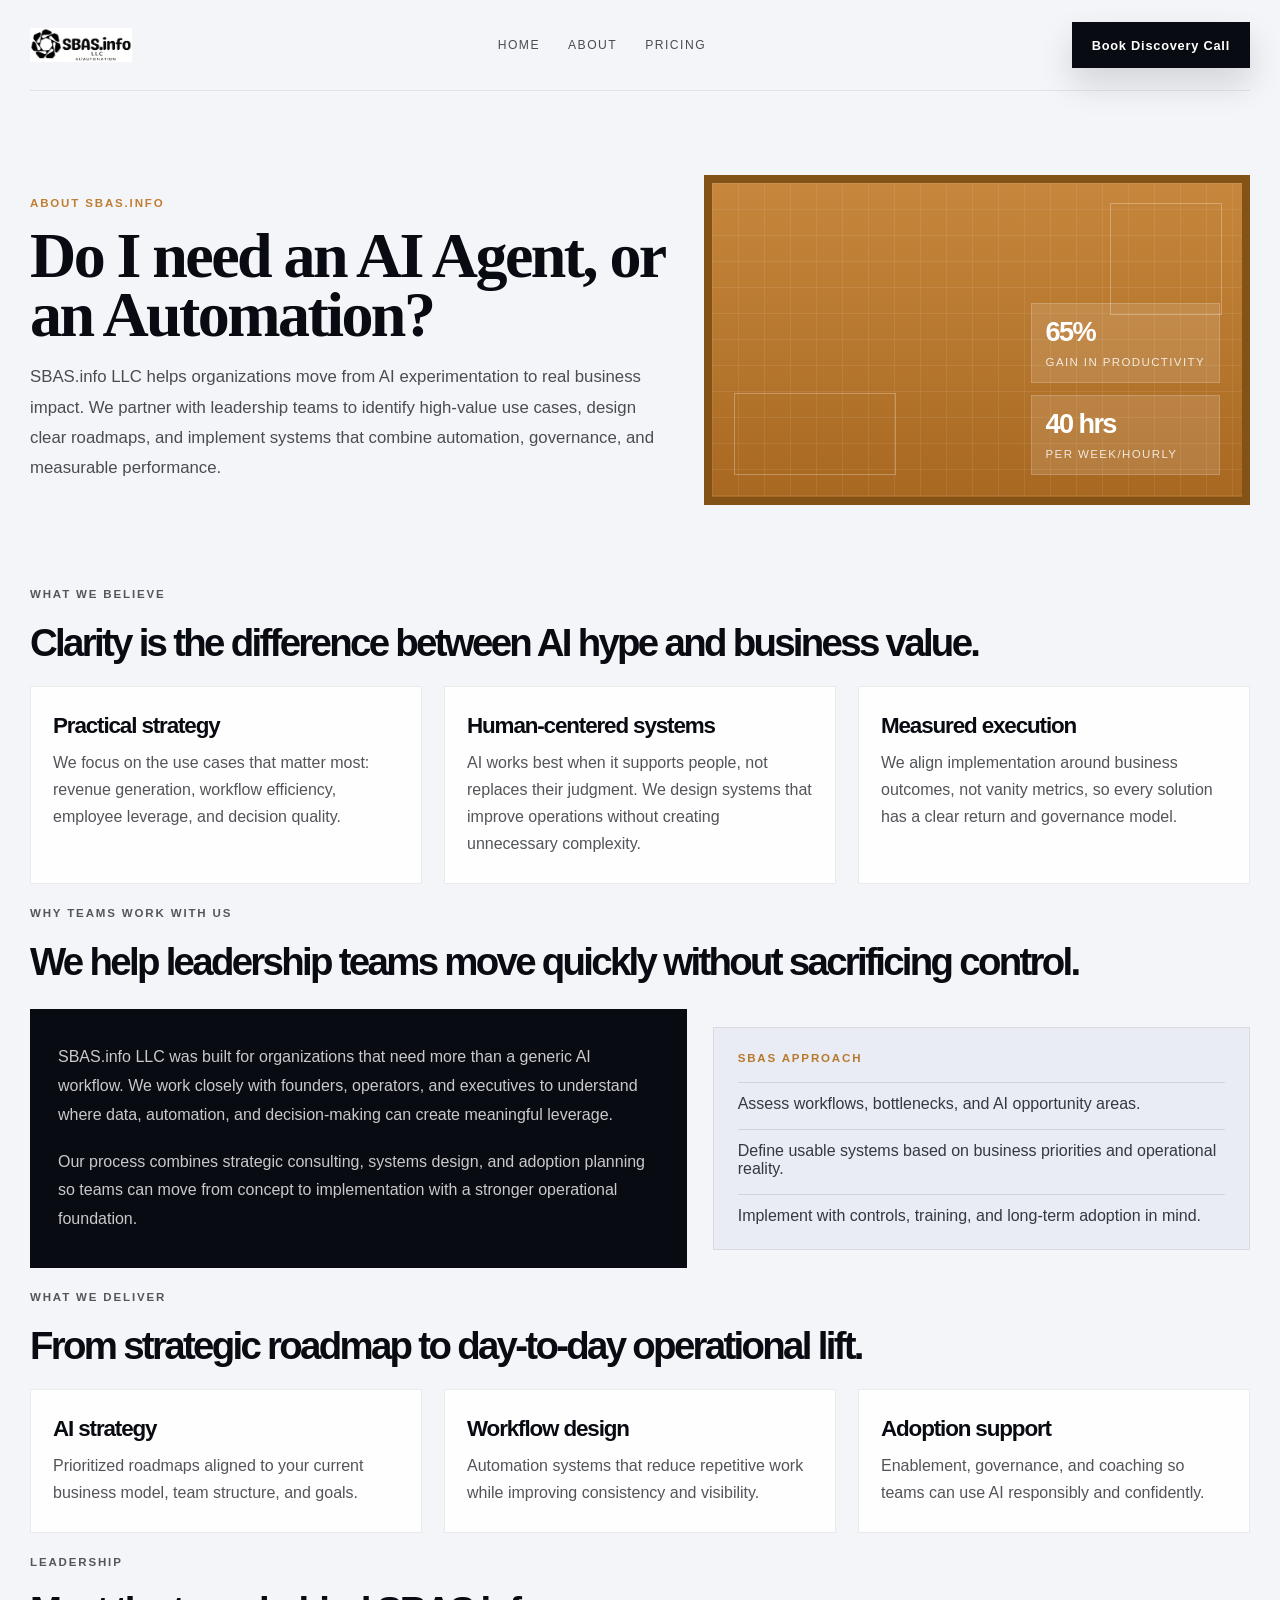
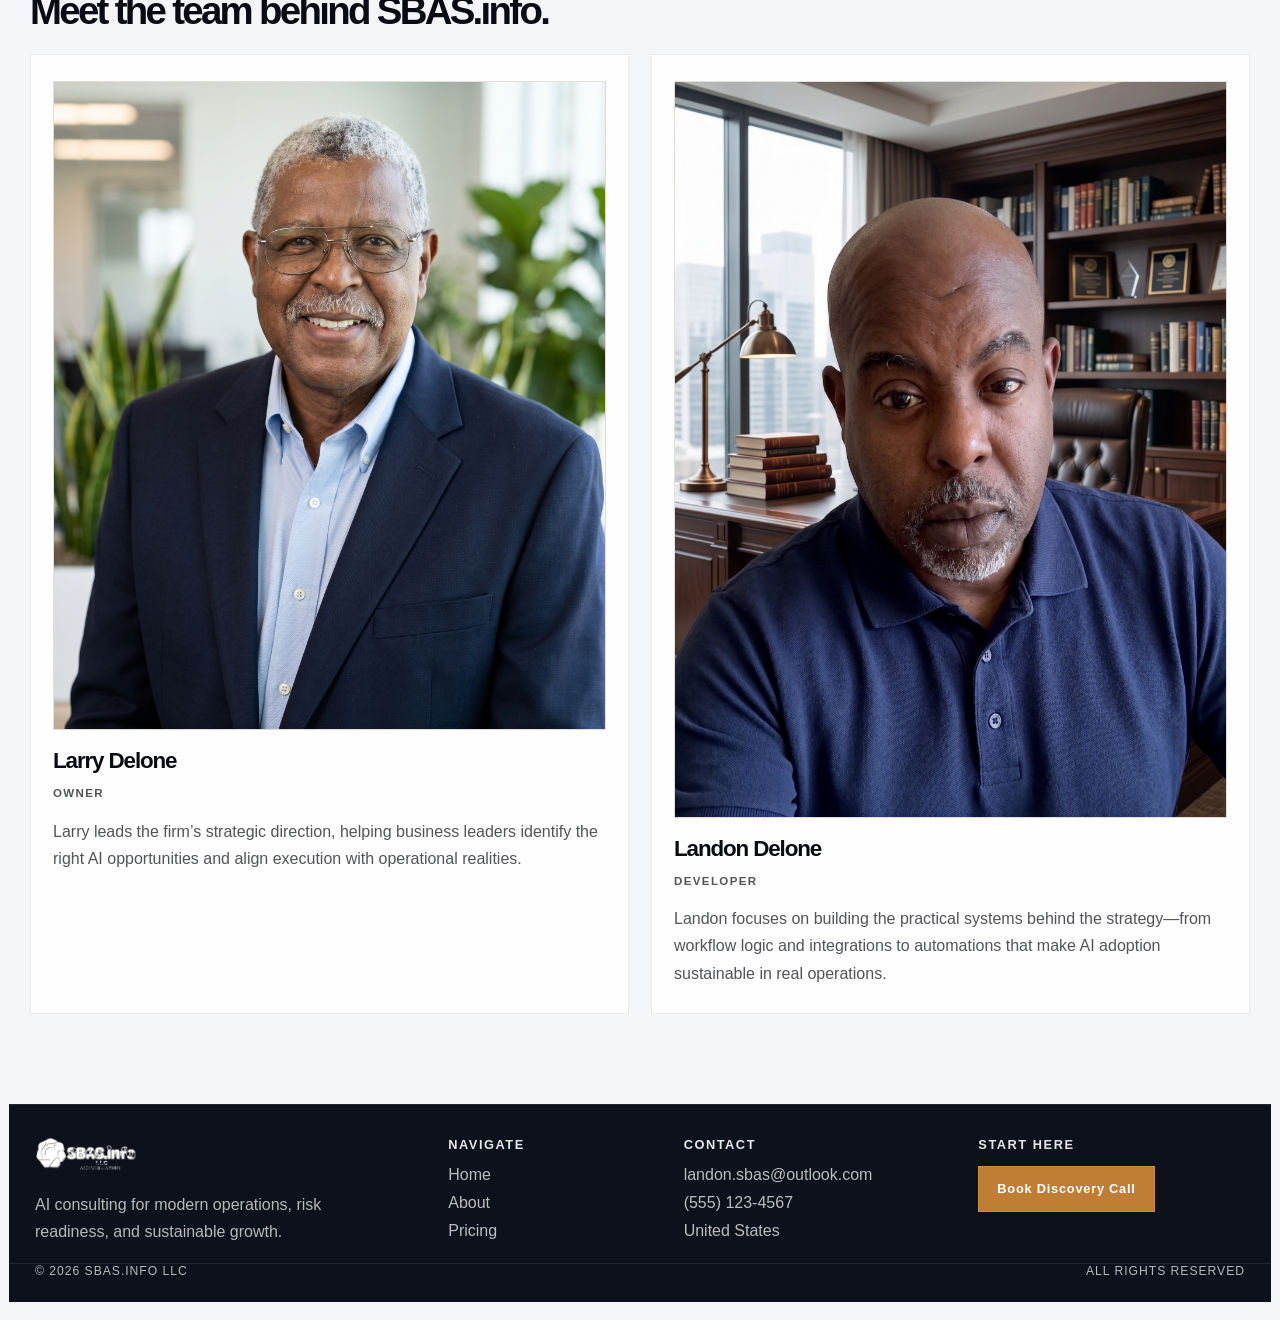
==== about.html @ 23c9e044 "v=2 v=2" ====
<!DOCTYPE html>
<html lang="en">
  <head>
    <meta charset="UTF-8" />
    <meta name="viewport" content="width=device-width, initial-scale=1.0" />
    <title>About | SBAS.info LLC</title>
    <meta
      name="description"
      content="Learn how SBAS.info LLC helps organizations turn AI strategy into execution through clear systems, data, and enablement."
    />
    <link rel="preconnect" href="https://fonts.googleapis.com" />
    <link rel="preconnect" href="https://fonts.gstatic.com" crossorigin />
    <link
      href="https://fonts.googleapis.com/css2?family=Space+Grotesk:wght@400;500;700;800;900&display=swap"
      rel="stylesheet"
    />
    <link rel="stylesheet" href="styles.css" />
  </head>
  <body class="sub-page-body">
    <header class="enterprise-header enterprise-shell">
      <a href="index.html" class="enterprise-brand" aria-label="SBAS.info home">
        <img class="brand-logo" src="assets/logo-full.png?v=2" alt="SBAS.info" />
      </a>

      <nav class="enterprise-nav" aria-label="Main navigation">
        <a href="index.html">Home</a>
        <a href="about.html">About</a>
        <a href="payment.html">Pricing</a>
      </nav>

      <a href="payment.html" class="enterprise-cta">Book Discovery Call</a>
    </header>

    <main class="about-page enterprise-shell">
      <section class="page-hero">
        <div>
          <p class="kicker">About SBAS.info</p>
          <h1 class="hero-title">Do I need an AI Agent, or an Automation?</h1>
          <p class="hero-copy">
            SBAS.info LLC helps organizations move from AI experimentation to real business impact.
            We partner with leadership teams to identify high-value use cases, design clear roadmaps,
            and implement systems that combine automation, governance, and measurable performance.
          </p>
        </div>

        <div class="hero-panel" aria-label="AI impact summary">
          <div class="panel-grid"></div>
          <div class="metric-stack">
            <div class="metric-badge">
              <strong>65%</strong>
              <span>Gain in productivity</span>
            </div>
            <div class="metric-badge">
              <strong>40 hrs</strong>
              <span>per week/hourly</span>
            </div>
          </div>
        </div>
      </section>

      <section class="section-block">
        <div class="section-heading">
          <p class="kicker">What we believe</p>
          <h2>Clarity is the difference between AI hype and business value.</h2>
        </div>

        <div class="values-grid">
          <article class="value-card">
            <strong>Practical strategy</strong>
            <p>
              We focus on the use cases that matter most: revenue generation, workflow efficiency,
              employee leverage, and decision quality.
            </p>
          </article>

          <article class="value-card">
            <strong>Human-centered systems</strong>
            <p>
              AI works best when it supports people, not replaces their judgment. We design systems
              that improve operations without creating unnecessary complexity.
            </p>
          </article>

          <article class="value-card">
            <strong>Measured execution</strong>
            <p>
              We align implementation around business outcomes, not vanity metrics, so every solution
              has a clear return and governance model.
            </p>
          </article>
        </div>
      </section>

      <section class="section-block">
        <div class="section-heading">
          <p class="kicker">Why teams work with us</p>
          <h2>We help leadership teams move quickly without sacrificing control.</h2>
        </div>

        <div class="story-grid">
          <div class="story-card">
            <p>
              SBAS.info LLC was built for organizations that need more than a generic AI workflow.
              We work closely with founders, operators, and executives to understand where data,
              automation, and decision-making can create meaningful leverage.
            </p>
            <p style="margin-top: 18px;">
              Our process combines strategic consulting, systems design, and adoption planning so teams
              can move from concept to implementation with a stronger operational foundation.
            </p>
          </div>

          <aside class="story-aside">
            <p class="kicker" style="margin-bottom: 0; color: #b77a2a;">SBAS approach</p>
            <ul>
              <li>Assess workflows, bottlenecks, and AI opportunity areas.</li>
              <li>Define usable systems based on business priorities and operational reality.</li>
              <li>Implement with controls, training, and long-term adoption in mind.</li>
            </ul>
          </aside>
        </div>
      </section>

      <section class="section-block">
        <div class="section-heading">
          <p class="kicker">What we deliver</p>
          <h2>From strategic roadmap to day-to-day operational lift.</h2>
        </div>

        <div class="outcomes-grid">
          <article class="outcome-card">
            <strong>AI strategy</strong>
            <p>Prioritized roadmaps aligned to your current business model, team structure, and goals.</p>
          </article>
          <article class="outcome-card">
            <strong>Workflow design</strong>
            <p>Automation systems that reduce repetitive work while improving consistency and visibility.</p>
          </article>
          <article class="outcome-card">
            <strong>Adoption support</strong>
            <p>Enablement, governance, and coaching so teams can use AI responsibly and confidently.</p>
          </article>
        </div>
      </section>

      <section class="section-block">
        <div class="section-heading">
          <p class="kicker">Leadership</p>
          <h2>Meet the team behind SBAS.info.</h2>
        </div>

        <div class="team-grid">
          <article class="team-card">
            <div class="staff-photo"><img src="assets/Larry-site.jpg" alt="Larry Delone" /></div>
            <strong>Larry Delone</strong>
            <p class="role-tag">Owner</p>
            <p>
              Larry leads the firm’s strategic direction, helping business leaders identify the right AI
              opportunities and align execution with operational realities.
            </p>
          </article>

          <article class="team-card">
            <div class="staff-photo"><img src="assets/Landon-site.jpg" alt="Landon Delone" /></div>
            <strong>Landon Delone</strong>
            <p class="role-tag">Developer</p>
            <p>
              Landon focuses on building the practical systems behind the strategy—from workflow logic and
              integrations to automations that make AI adoption sustainable in real operations.
            </p>
          </article>
        </div>
      </section>
    </main>

    <footer class="site-footer">
      <div class="site-footer-shell">
        <div class="footer-brand-block">
          <div class="footer-brand">
            <img class="brand-logo" src="assets/logo-full-white.png?v=2" alt="SBAS.info" />
          </div>
          <p>AI consulting for modern operations, risk readiness, and sustainable growth.</p>
        </div>

        <div class="footer-links-block">
          <h3>Navigate</h3>
          <ul>
            <li><a href="index.html">Home</a></li>
            <li><a href="about.html">About</a></li>
            <li><a href="payment.html">Pricing</a></li>
          </ul>
        </div>

        <div class="footer-links-block">
          <h3>Contact</h3>
          <ul>
            <li><a href="mailto:landon.sbas@outlook.com">landon.sbas@outlook.com</a></li>
            <li><a href="tel:+15551234567">(555) 123-4567</a></li>
            <li><span>United States</span></li>
          </ul>
        </div>

        <div class="footer-cta-block">
          <h3>Start here</h3>
          <a href="payment.html" class="footer-cta">Book Discovery Call</a>
        </div>
      </div>

      <div class="footer-bottom">
        <span>© 2026 SBAS.info LLC</span>
        <span>All rights reserved</span>
      </div>
    </footer>
  </body>
</html>
---- styles.css ----
﻿:root {
  --bg: #0d111c;
  --bg-panel: #f2f2f2;
  --white: #ffffff;
  --black: #090b12;
  --panel-blue: #bf7e34;
  --panel-blue-2: #a9641d;
  --muted: rgba(18, 21, 32, 0.72);
  --line: rgba(9, 11, 18, 0.12);
  --soft-border: rgba(255, 255, 255, 0.2);
  --glass: rgba(255, 255, 255, 0.1);
}

* {
  box-sizing: border-box;
  margin: 0;
  padding: 0;
}

html {
  scroll-behavior: smooth;
}

body {
  margin: 0;
  min-height: 100vh;
  background: var(--bg);
  color: var(--black);
  font-family: "Inter", sans-serif;
}

a {
  color: inherit;
  text-decoration: none;
}

button,
input,
select {
  font: inherit;
}

button:focus-visible,
a:focus-visible,
input:focus-visible,
select:focus-visible {
  outline: 2px solid rgba(255, 255, 255, 0.9);
  outline-offset: 3px;
}

.page-frame {
  min-height: 100vh;
  padding: 18px;
  background: var(--bg);
}

.site-footer {
  width: min(1480px, calc(100% - 18px));
  margin: 0 auto 18px;
  background: #0d111c;
  border-top: 1px solid rgba(255, 255, 255, 0.08);
  color: var(--white);
}

.site-footer-shell {
  display: grid;
  grid-template-columns: 1.3fr 0.7fr 0.9fr 0.9fr;
  gap: 28px;
  padding: 32px 26px 18px;
}

.footer-brand {
  display: inline-flex;
  align-items: center;
  gap: 12px;
  font-size: 1.3rem;
  font-weight: 800;
  letter-spacing: -0.06em;
}

.footer-brand img {
  display: block;
  height: 34px;
  width: auto;
}

.footer-brand-block p,
.footer-links-block li,
.footer-links-block span,
.footer-bottom {
  color: rgba(255, 255, 255, 0.7);
}

.footer-brand-block p {
  max-width: 360px;
  margin-top: 16px;
  line-height: 1.7;
}

.footer-links-block h3,
.footer-cta-block h3 {
  margin-bottom: 14px;
  font-size: 0.8rem;
  text-transform: uppercase;
  letter-spacing: 0.12em;
  color: rgba(255, 255, 255, 0.9);
}

.footer-links-block ul {
  list-style: none;
  display: grid;
  gap: 10px;
}

.footer-links-block a,
.footer-links-block span {
  color: rgba(255, 255, 255, 0.72);
}

.footer-cta {
  display: inline-flex;
  align-items: center;
  justify-content: center;
  min-height: 46px;
  padding: 0 18px;
  background: var(--panel-blue);
  color: var(--white);
  font-size: 0.8rem;
  font-weight: 700;
  letter-spacing: 0.06em;
  border: 1px solid rgba(255, 255, 255, 0.12);
}

.footer-bottom {
  display: flex;
  align-items: center;
  justify-content: space-between;
  gap: 18px;
  padding: 0 26px 24px;
  border-top: 1px solid rgba(255, 255, 255, 0.08);
  font-size: 0.76rem;
  letter-spacing: 0.08em;
  text-transform: uppercase;
}

.split-shell {
  display: grid;
  grid-template-columns: 1.02fr 1.18fr;
  width: min(1480px, 100%);
  min-height: calc(100vh - 36px);
  margin: 0 auto;
  border: 12px solid var(--panel-blue);
  background: var(--white);
  box-shadow: 0 30px 70px rgba(0, 0, 0, 0.2);
}

.content-panel {
  display: flex;
  flex-direction: column;
  justify-content: space-between;
  background: #fdfdfd;
  padding: 28px 36px 26px;
  border-right: 12px solid var(--panel-blue);
}

.homepage-capabilities {
  display: grid;
  grid-template-columns: repeat(3, minmax(0, 1fr));
  gap: 20px;
  width: min(1480px, 100%);
  margin: 0 auto 28px;
  padding: 0 18px 18px;
}

.capability-card {
  background: rgba(255, 255, 255, 0.96);
  border: 1px solid rgba(9, 11, 18, 0.08);
  padding: 26px 22px 22px;
  box-shadow: 0 18px 30px rgba(9, 11, 18, 0.04);
}

.capability-index {
  display: inline-flex;
  align-items: center;
  justify-content: center;
  min-width: 54px;
  min-height: 54px;
  margin-bottom: 18px;
  border: 1px solid rgba(191, 126, 52, 0.3);
  background: rgba(191, 126, 52, 0.08);
  color: var(--panel-blue);
  font-size: 0.72rem;
  font-weight: 800;
  letter-spacing: 0.12em;
  text-transform: uppercase;
}

.capability-card h2 {
  margin-bottom: 12px;
  font-family: "Playfair Display", serif;
  font-size: clamp(1.8rem, 2vw, 2.5rem);
  line-height: 1.05;
  letter-spacing: -0.04em;
}

.capability-card p {
  color: rgba(9, 11, 18, 0.72);
  line-height: 1.8;
}

.content-header {
  display: flex;
  align-items: center;
  justify-content: flex-start;
}

.brand-logo {
  display: block;
  height: 40px;
  width: auto;
}

.content-copy {
  display: flex;
  flex-direction: column;
  justify-content: center;
  flex: 1;
  padding: 40px 0 10px;
}

.eyebrow {
  font-size: 0.72rem;
  font-weight: 700;
  letter-spacing: 0.18em;
  text-transform: uppercase;
  color: var(--black);
  margin-bottom: 18px;
}

.content-copy h1 {
  font-family: "Playfair Display", serif;
  font-size: clamp(3.2rem, 6vw, 7rem);
  line-height: 0.9;
  letter-spacing: -0.04em;
  text-transform: uppercase;
  font-weight: 700;
  margin: 0 0 18px;
  max-width: 520px;
}

.subhead {
  max-width: 470px;
  font-size: 1.08rem;
  line-height: 1.7;
  color: var(--muted);
}

.cta-row {
  margin-top: 28px;
}

.primary-btn,
.enterprise-cta,
.payment-submit {
  display: inline-flex;
  align-items: center;
  justify-content: center;
  min-height: 56px;
  padding: 0 26px;
  background: var(--black);
  color: var(--white);
  font-size: 0.8rem;
  font-weight: 700;
  letter-spacing: 0.06em;
  text-transform: none;
  border: 2px solid var(--black);
  box-shadow: 0 16px 34px rgba(9, 11, 18, 0.14);
  transition: transform 0.2s ease, box-shadow 0.2s ease;
}

.primary-btn:hover,
.enterprise-cta:hover,
.payment-submit:hover {
  transform: translateY(-2px);
  box-shadow: 0 20px 38px rgba(9, 11, 18, 0.18);
}

.trusted-by {
  display: flex;
  align-items: center;
  gap: 16px;
  border-top: 1px solid var(--line);
  padding-top: 18px;
  margin-top: 20px;
}

.trusted-by > span {
  font-size: 0.72rem;
  text-transform: uppercase;
  letter-spacing: 0.14em;
  color: rgba(9, 11, 18, 0.6);
  white-space: nowrap;
}

.logo-row {
  display: grid;
  grid-template-columns: repeat(5, minmax(0, 1fr));
  gap: 14px;
  width: 100%;
}

.logo-row div {
  display: flex;
  align-items: center;
  justify-content: center;
  min-height: 44px;
  font-size: 0.8rem;
  font-weight: 700;
  letter-spacing: 0.14em;
  text-transform: uppercase;
  color: rgba(9, 11, 18, 0.45);
  border: 1px solid rgba(9, 11, 18, 0.08);
  background: rgba(9, 11, 18, 0.015);
}

.visual-panel {
  position: relative;
  background: linear-gradient(180deg, var(--panel-blue) 0%, var(--panel-blue-2) 100%);
  overflow: hidden;
  padding: 22px 22px 26px;
  transition: background 0.9s ease, filter 0.9s ease;
}

.visual-panel::before {
  content: "";
  position: absolute;
  inset: 0;
  background: radial-gradient(circle at 30% 30%, rgba(255, 255, 255, 0.22), transparent 28%),
    radial-gradient(circle at 70% 50%, rgba(255, 255, 255, 0.1), transparent 38%);
  opacity: 0.9;
  transition: opacity 0.7s ease, transform 0.7s ease;
}

.visual-panel::after {
  content: "";
  position: absolute;
  inset: 10% 12% 20% 12%;
  border: 1px solid rgba(255, 255, 255, 0.14);
  border-radius: 28px;
  pointer-events: none;
}

.visual-panel[data-state="2"] {
  background: linear-gradient(180deg, #d39952 0%, #b67e39 100%);
}

.visual-panel[data-state="3"] {
  background: linear-gradient(180deg, #b87b2d 0%, #8d5918 100%);
}

.visual-nav {
  position: relative;
  z-index: 2;
  display: flex;
  justify-content: space-between;
  align-items: center;
  gap: 18px;
}

.nav-links {
  display: flex;
  align-items: center;
  gap: 26px;
  color: rgba(255, 255, 255, 0.85);
  font-size: 0.76rem;
  letter-spacing: 0.12em;
  text-transform: uppercase;
}

.nav-links a,
.login-btn {
  opacity: 0.9;
}

.login-btn {
  display: inline-flex;
  align-items: center;
  justify-content: center;
  min-height: 44px;
  padding: 0 14px;
  border: 1px solid rgba(255, 255, 255, 0.18);
  color: var(--white);
  background: rgba(255, 255, 255, 0.08);
  letter-spacing: 0.06em;
  text-transform: none;
}

.visual-stage {
  position: relative;
  height: calc(100% - 110px);
  min-height: 540px;
  margin-top: 22px;
}

#chip-canvas {
  position: absolute;
  inset: 0;
  width: 100%;
  height: 100%;
  display: block;
}

.feature-tag {
  position: absolute;
  left: 22px;
  right: 22px;
  bottom: 26px;
  display: flex;
  align-items: center;
  gap: 14px;
  background: rgba(255, 255, 255, 0.12);
  border: 1px solid rgba(255, 255, 255, 0.18);
  backdrop-filter: blur(10px);
  padding: 18px 18px;
  opacity: 1;
  transform: translateY(0);
  transition: transform 0.5s ease, opacity 0.5s ease, filter 0.5s ease;
  will-change: transform, opacity;
}

.feature-tag.is-transitioning {
  opacity: 0;
  transform: translateY(12px) scale(0.985);
}

.tag-index {
  display: inline-flex;
  align-items: center;
  justify-content: center;
  width: 52px;
  height: 52px;
  border: 1px solid rgba(255, 255, 255, 0.25);
  font-size: 0.74rem;
  letter-spacing: 0.14em;
  color: var(--white);
}

.feature-copy {
  transition: transform 0.5s ease, opacity 0.5s ease;
}

.feature-tag strong {
  display: block;
  font-size: 1rem;
  letter-spacing: -0.04em;
  color: var(--white);
}

.feature-tag small {
  display: block;
  color: rgba(255, 255, 255, 0.8);
  letter-spacing: 0.08em;
  text-transform: uppercase;
  margin-top: 6px;
}

.arrow-controls {
  position: absolute;
  right: 22px;
  bottom: 132px;
  display: inline-flex;
  gap: 10px;
  z-index: 2;
}

.arrow-controls button {
  width: 42px;
  height: 42px;
  border: 1px solid rgba(255, 255, 255, 0.24);
  background: rgba(255, 255, 255, 0.06);
  color: var(--white);
  font-size: 1.1rem;
  cursor: pointer;
  transition: transform 0.2s ease, background 0.2s ease;
}

.arrow-controls button:hover {
  transform: translateY(-2px);
  background: rgba(255, 255, 255, 0.12);
}

.sub-page-body {
  background: #f4f5f9;
  color: var(--black);
  font-family: "Inter", sans-serif;
}

.enterprise-shell {
  width: min(1220px, calc(100% - 32px));
  margin: 0 auto;
}

.enterprise-header {
  display: flex;
  align-items: center;
  justify-content: space-between;
  gap: 18px;
  padding: 22px 0;
  border-bottom: 1px solid rgba(9, 11, 18, 0.08);
}

.enterprise-brand {
  display: inline-flex;
  align-items: center;
  gap: 12px;
  font-weight: 800;
  letter-spacing: -0.06em;
}

.enterprise-brand .brand-logo {
  height: 34px;
}

.enterprise-nav {
  display: flex;
  align-items: center;
  gap: 28px;
  font-size: 0.76rem;
  letter-spacing: 0.12em;
  text-transform: uppercase;
  color: rgba(9, 11, 18, 0.72);
}

.enterprise-nav a {
  transition: opacity 0.2s ease;
}

.enterprise-nav a:hover {
  opacity: 0.8;
}

.enterprise-cta {
  min-height: 46px;
  padding: 0 18px;
}

.about-page,
.payment-page {
  padding: 56px 0 90px;
}

.page-hero {
  display: grid;
  grid-template-columns: 1.08fr 0.92fr;
  align-items: center;
  gap: 32px;
  padding: 28px 0 60px;
}

.kicker {
  color: var(--panel-blue);
  font-size: 0.72rem;
  font-weight: 800;
  letter-spacing: 0.16em;
  text-transform: uppercase;
  margin-bottom: 18px;
}

.hero-title {
  font-family: "Playfair Display", serif;
  font-size: clamp(2.8rem, 5vw, 5.4rem);
  line-height: 0.92;
  letter-spacing: -0.04em;
  margin-bottom: 18px;
}

.hero-copy {
  max-width: 640px;
  color: rgba(9, 11, 18, 0.72);
  font-size: 1.05rem;
  line-height: 1.8;
}

.hero-panel {
  background: linear-gradient(180deg, #c6873c 0%, #a86821 100%);
  border: 8px solid #835217;
  min-height: 330px;
  padding: 22px;
  position: relative;
  overflow: hidden;
}

.hero-panel::before,
.hero-panel::after {
  content: "";
  position: absolute;
  border: 1px solid rgba(255, 255, 255, 0.28);
}

.hero-panel::before {
  inset: 20px 20px auto auto;
  width: 110px;
  height: 110px;
}

.hero-panel::after {
  left: 22px;
  bottom: 22px;
  width: 160px;
  height: 80px;
}

.panel-grid {
  position: absolute;
  inset: 0;
  background-image: linear-gradient(rgba(255,255,255,0.08) 1px, transparent 1px), linear-gradient(90deg, rgba(255,255,255,0.08) 1px, transparent 1px);
  background-size: 26px 26px;
}

.metric-stack {
  position: absolute;
  right: 22px;
  bottom: 22px;
  display: grid;
  gap: 12px;
}

.metric-badge {
  background: rgba(255, 255, 255, 0.12);
  border: 1px solid rgba(255, 255, 255, 0.18);
  color: var(--white);
  padding: 12px 14px;
  min-width: 160px;
}

.metric-badge strong {
  display: block;
  font-size: 1.7rem;
  letter-spacing: -0.06em;
  margin-bottom: 4px;
}

.metric-badge span {
  font-size: 0.72rem;
  letter-spacing: 0.12em;
  text-transform: uppercase;
  color: rgba(255, 255, 255, 0.82);
}

.section-block {
  padding-top: 20px;
}

.section-heading {
  margin-bottom: 24px;
}

.section-heading h2 {
  font-size: clamp(2rem, 3vw, 3.2rem);
  line-height: 1.02;
  letter-spacing: -0.07em;
  margin-bottom: 8px;
}

.section-heading p {
  color: rgba(9, 11, 18, 0.68);
  line-height: 1.7;
  max-width: 680px;
}

.values-grid,
.outcomes-grid,
.team-grid {
  display: grid;
  grid-template-columns: repeat(3, minmax(0, 1fr));
  gap: 22px;
}

.team-grid {
  grid-template-columns: repeat(2, minmax(0, 1fr));
}

.staff-photo {
  display: flex;
  align-items: center;
  justify-content: center;
  overflow: hidden;
  width: 100%;
  min-height: 260px;
  margin-bottom: 18px;
  border: 1px solid rgba(9, 11, 18, 0.08);
  background: linear-gradient(135deg, rgba(191, 126, 52, 0.15), rgba(9, 11, 18, 0.04));
  color: rgba(9, 11, 18, 0.72);
  font-weight: 700;
  letter-spacing: 0.08em;
  text-transform: uppercase;
}

.staff-photo img {
  width: 100%;
  height: 100%;
  min-height: 260px;
  object-fit: cover;
  object-position: top center;
  display: block;
}

.value-card,
.outcome-card,
.team-card {
  background: rgba(255, 255, 255, 0.9);
  border: 1px solid rgba(9, 11, 18, 0.08);
  padding: 26px 22px;
}

.value-card strong,
.outcome-card strong,
.team-card strong {
  display: block;
  font-size: 1.4rem;
  letter-spacing: -0.05em;
  margin-bottom: 10px;
}

.role-tag {
  margin: 8px 0 14px;
  color: var(--panel-blue);
  font-size: 0.72rem;
  font-weight: 700;
  letter-spacing: 0.12em;
  text-transform: uppercase;
}

.value-card p,
.outcome-card p,
.team-card p {
  color: rgba(9, 11, 18, 0.7);
  line-height: 1.7;
}

.story-grid {
  display: grid;
  grid-template-columns: 1.1fr 0.9fr;
  gap: 26px;
  align-items: center;
  margin-top: 28px;
}

.story-card {
  background: var(--black);
  color: var(--white);
  padding: 34px 28px;
}

.story-card p {
  color: rgba(255, 255, 255, 0.78);
  line-height: 1.8;
}

.story-aside {
  background: #e9ebf5;
  border: 1px solid rgba(9, 11, 18, 0.08);
  padding: 24px;
}

.story-aside ul {
  list-style: none;
  display: grid;
  gap: 16px;
  margin-top: 18px;
}

.story-aside li {
  padding-top: 12px;
  border-top: 1px solid rgba(9, 11, 18, 0.1);
  color: rgba(9, 11, 18, 0.8);
}

.checkout-shell {
  display: grid;
  grid-template-columns: 1.05fr 0.95fr;
  gap: 26px;
  padding-top: 16px;
}

.checkout-card,
.summary-card {
  background: rgba(255, 255, 255, 0.96);
  border: 1px solid rgba(9, 11, 18, 0.08);
  padding: 28px;
}

.checkout-card h1,
.summary-card h2 {
  font-size: clamp(2.2rem, 4vw, 3.5rem);
  line-height: 0.96;
  letter-spacing: -0.08em;
  margin-bottom: 18px;
}

.plan-list {
  display: grid;
  gap: 14px;
  margin: 24px 0;
}

.plan-option {
  display: flex;
  align-items: center;
  gap: 16px;
  padding: 16px 18px;
  border: 1px solid rgba(9, 11, 18, 0.08);
  background: #f6f7fb;
  cursor: pointer;
  transition: border-color 0.2s ease, transform 0.2s ease;
}

.plan-option.selected {
  border-color: var(--panel-blue);
  background: rgba(191, 126, 52, 0.06);
}

.plan-option:hover {
  transform: translateY(-1px);
}

.plan-option input {
  accent-color: var(--panel-blue);
}

.plan-meta {
  display: flex;
  align-items: center;
  justify-content: space-between;
  width: 100%;
  gap: 16px;
}

.plan-name {
  font-weight: 700;
  font-size: 1.02rem;
}

.plan-price {
  font-weight: 700;
  color: var(--black);
}

.form-grid {
  display: grid;
  grid-template-columns: repeat(2, minmax(0, 1fr));
  gap: 16px;
  margin-top: 24px;
}

.field {
  display: grid;
  gap: 8px;
}

.field.full {
  grid-column: 1 / -1;
}

.field label {
  font-size: 0.72rem;
  letter-spacing: 0.12em;
  text-transform: uppercase;
  color: rgba(9, 11, 18, 0.64);
}

.field input,
.field select {
  width: 100%;
  min-height: 52px;
  border: 1px solid rgba(9, 11, 18, 0.12);
  background: #f8f9fc;
  padding: 0 14px;
  color: var(--black);
}

.stripe-ready-panel {
  margin-top: 22px;
  padding: 18px 18px 16px;
  background: rgba(191, 126, 52, 0.05);
  border: 1px dashed rgba(9, 11, 18, 0.18);
}

.stripe-header-row {
  display: flex;
  align-items: center;
  justify-content: space-between;
  gap: 12px;
  margin-bottom: 10px;
}

.stripe-label {
  font-size: 0.72rem;
  font-weight: 700;
  letter-spacing: 0.12em;
  text-transform: uppercase;
  color: rgba(9, 11, 18, 0.7);
}

.stripe-badge {
  display: inline-flex;
  align-items: center;
  justify-content: center;
  min-height: 26px;
  padding: 0 10px;
  background: rgba(191, 126, 52, 0.12);
  color: var(--panel-blue);
  font-size: 0.62rem;
  font-weight: 700;
  letter-spacing: 0.1em;
  text-transform: uppercase;
}

.stripe-text {
  color: rgba(9, 11, 18, 0.7);
  line-height: 1.7;
  margin-bottom: 12px;
}

.stripe-placeholder {
  display: flex;
  align-items: center;
  justify-content: center;
  min-height: 64px;
  border: 1px solid rgba(9, 11, 18, 0.12);
  background: rgba(255, 255, 255, 0.62);
  color: rgba(9, 11, 18, 0.5);
  font-size: 0.72rem;
  font-weight: 700;
  letter-spacing: 0.12em;
  text-transform: uppercase;
}

.summary-card {
  background: linear-gradient(180deg, #c6873c 0%, #a86821 100%);
  color: var(--white);
  border: 8px solid #835217;
}

.summary-list {
  display: grid;
  gap: 14px;
  margin: 16px 0 26px;
}

.summary-item {
  display: flex;
  align-items: center;
  justify-content: space-between;
  gap: 18px;
  padding-bottom: 12px;
  border-bottom: 1px solid rgba(255, 255, 255, 0.22);
}

.summary-item small {
  color: rgba(255, 255, 255, 0.8);
  font-size: 0.72rem;
  letter-spacing: 0.1em;
  text-transform: uppercase;
}

.summary-total {
  display: flex;
  align-items: center;
  justify-content: space-between;
  gap: 18px;
  padding-top: 16px;
  border-top: 1px solid rgba(255, 255, 255, 0.2);
  font-size: 1.2rem;
  font-weight: 700;
}

.summary-card .light-note {
  margin-top: 18px;
  color: rgba(255, 255, 255, 0.8);
  line-height: 1.7;
}

.payment-submit {
  width: 100%;
  margin-top: 24px;
  min-height: 56px;
  border: none;
  background: var(--black);
  color: var(--white);
  font-weight: 700;
  letter-spacing: 0.06em;
  text-transform: none;
  cursor: pointer;
}

@media (max-width: 960px) {
  .split-shell {
    grid-template-columns: 1fr;
  }

  .content-panel {
    border-right: none;
    border-bottom: 12px solid var(--panel-blue);
  }

  .homepage-capabilities {
    grid-template-columns: 1fr;
    padding-left: 12px;
    padding-right: 12px;
  }

  .site-footer-shell {
    grid-template-columns: 1fr 1fr;
  }

  .page-hero,
  .story-grid,
  .checkout-shell,
  .values-grid,
  .outcomes-grid,
  .team-grid {
    grid-template-columns: 1fr;
  }

  .enterprise-nav {
    display: none;
  }

  .visual-stage {
    min-height: 420px;
  }

  .nav-links {
    gap: 16px;
    font-size: 0.68rem;
  }

  .feature-tag {
    left: 16px;
    right: 16px;
    bottom: 20px;
  }

  .arrow-controls {
    right: 16px;
    bottom: 116px;
  }
}

@media (max-width: 620px) {
  .page-frame {
    padding: 12px;
  }

  .split-shell {
    border-width: 8px;
    box-shadow: 0 16px 40px rgba(0, 0, 0, 0.18);
  }

  .content-panel {
    padding: 18px 18px 22px;
  }

  .content-copy {
    padding-top: 22px;
  }

  .content-copy h1 {
    max-width: 100%;
  }

  .cta-row {
    display: block;
  }

  .cta-row .primary-btn {
    width: 100%;
  }

  .trusted-by {
    flex-direction: column;
    align-items: flex-start;
  }

  .homepage-capabilities {
    gap: 14px;
    padding-left: 8px;
    padding-right: 8px;
  }

  .capability-card {
    padding: 22px 18px 20px;
  }

  .site-footer-shell {
    grid-template-columns: 1fr;
    gap: 20px;
    padding-left: 18px;
    padding-right: 18px;
  }

  .footer-bottom {
    flex-direction: column;
    align-items: flex-start;
    padding-left: 18px;
    padding-right: 18px;
  }

  .logo-row {
    grid-template-columns: repeat(2, minmax(0, 1fr));
    width: 100%;
  }

  .visual-panel {
    padding: 16px 16px 18px;
  }

  .visual-nav {
    flex-wrap: wrap;
    gap: 12px;
  }

  .nav-links {
    width: 100%;
    justify-content: space-between;
    gap: 10px;
    font-size: 0.58rem;
    letter-spacing: 0.09em;
  }

  .login-btn {
    width: 100%;
    min-height: 42px;
  }

  .visual-stage {
    min-height: 320px;
    margin-top: 12px;
  }

  .feature-tag {
    gap: 10px;
    padding: 14px 12px;
  }

  .tag-index {
    width: 42px;
    height: 42px;
    font-size: 0.68rem;
  }

  .feature-tag strong {
    font-size: 0.88rem;
  }

  .feature-tag small {
    font-size: 0.62rem;
    letter-spacing: 0.06em;
  }

  .arrow-controls {
    bottom: 110px;
  }

  .enterprise-header {
    flex-wrap: wrap;
  }

  .hero-title {
    font-size: clamp(2.4rem, 16vw, 4rem);
  }

  .form-grid {
    grid-template-columns: 1fr;
  }

  .content-panel,
  .visual-panel,
  .checkout-card,
  .summary-card {
    padding-left: 18px;
    padding-right: 18px;
  }
}
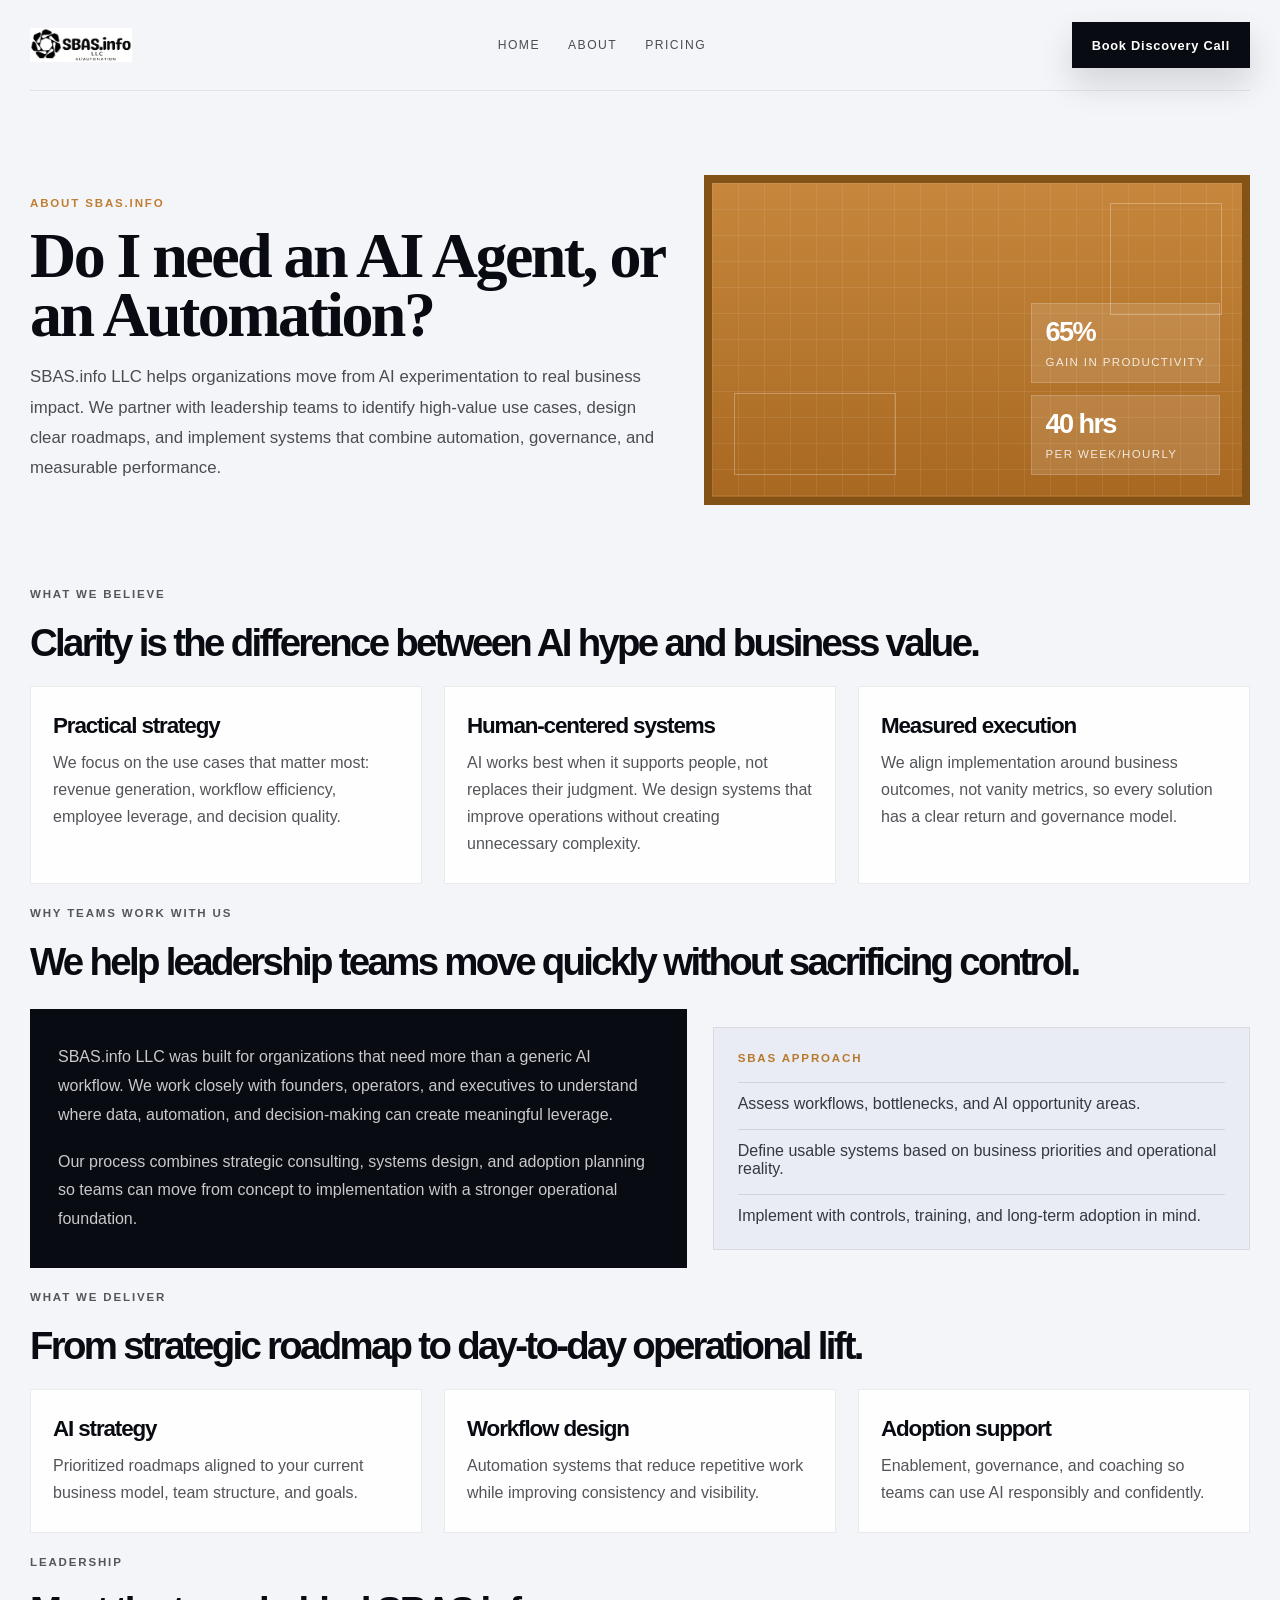
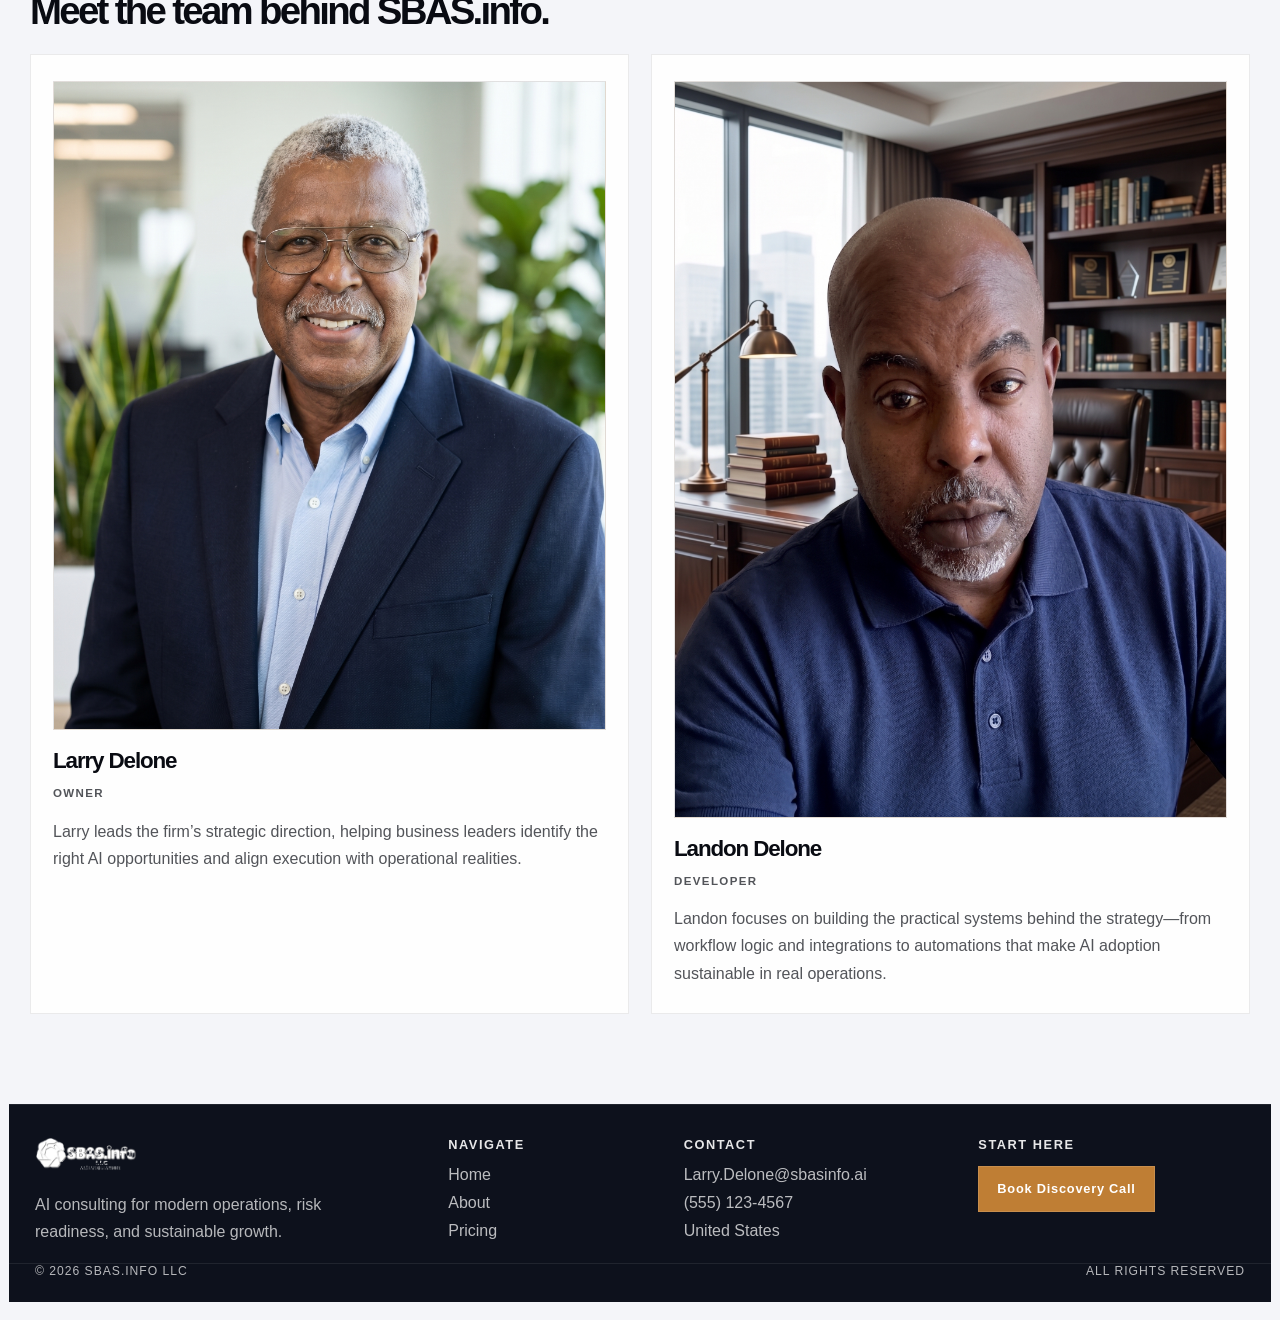
==== commit 880e5a58: "comp email change" ====
--- a/about.html
+++ b/about.html
@@ -3,6 +3,7 @@
   <head>
     <meta charset="UTF-8" />
     <meta name="viewport" content="width=device-width, initial-scale=1.0" />
+    <meta name="robots" content="noindex, nofollow" />
     <title>About | SBAS.info LLC</title>
     <meta
       name="description"
@@ -14,16 +15,21 @@
       href="https://fonts.googleapis.com/css2?family=Space+Grotesk:wght@400;500;700;800;900&display=swap"
       rel="stylesheet"
     />
+    <link rel="icon" href="/favicon.ico" sizes="any" />
+    <link rel="icon" type="image/png" sizes="32x32" href="assets/favicon/favicon-32x32.png" />
+    <link rel="icon" type="image/png" sizes="16x16" href="assets/favicon/favicon-16x16.png" />
+    <link rel="apple-touch-icon" sizes="180x180" href="assets/favicon/apple-touch-icon.png" />
+    <link rel="manifest" href="/site.webmanifest" />
     <link rel="stylesheet" href="styles.css" />
   </head>
   <body class="sub-page-body">
     <header class="enterprise-header enterprise-shell">
-      <a href="index.html" class="enterprise-brand" aria-label="SBAS.info home">
+      <a href="home.html" class="enterprise-brand" aria-label="SBAS.info home">
         <img class="brand-logo" src="assets/logo-full.png?v=2" alt="SBAS.info" />
       </a>
 
       <nav class="enterprise-nav" aria-label="Main navigation">
-        <a href="index.html">Home</a>
+        <a href="home.html">Home</a>
         <a href="about.html">About</a>
         <a href="payment.html">Pricing</a>
       </nav>
@@ -185,7 +191,7 @@
         <div class="footer-links-block">
           <h3>Navigate</h3>
           <ul>
-            <li><a href="index.html">Home</a></li>
+            <li><a href="home.html">Home</a></li>
             <li><a href="about.html">About</a></li>
             <li><a href="payment.html">Pricing</a></li>
           </ul>
@@ -194,7 +200,7 @@
         <div class="footer-links-block">
           <h3>Contact</h3>
           <ul>
-            <li><a href="mailto:landon.sbas@outlook.com">landon.sbas@outlook.com</a></li>
+            <li><a href="mailto:Larry.Delone@sbasinfo.ai">Larry.Delone@sbasinfo.ai</a></li>
             <li><a href="tel:+15551234567">(555) 123-4567</a></li>
             <li><span>United States</span></li>
           </ul>
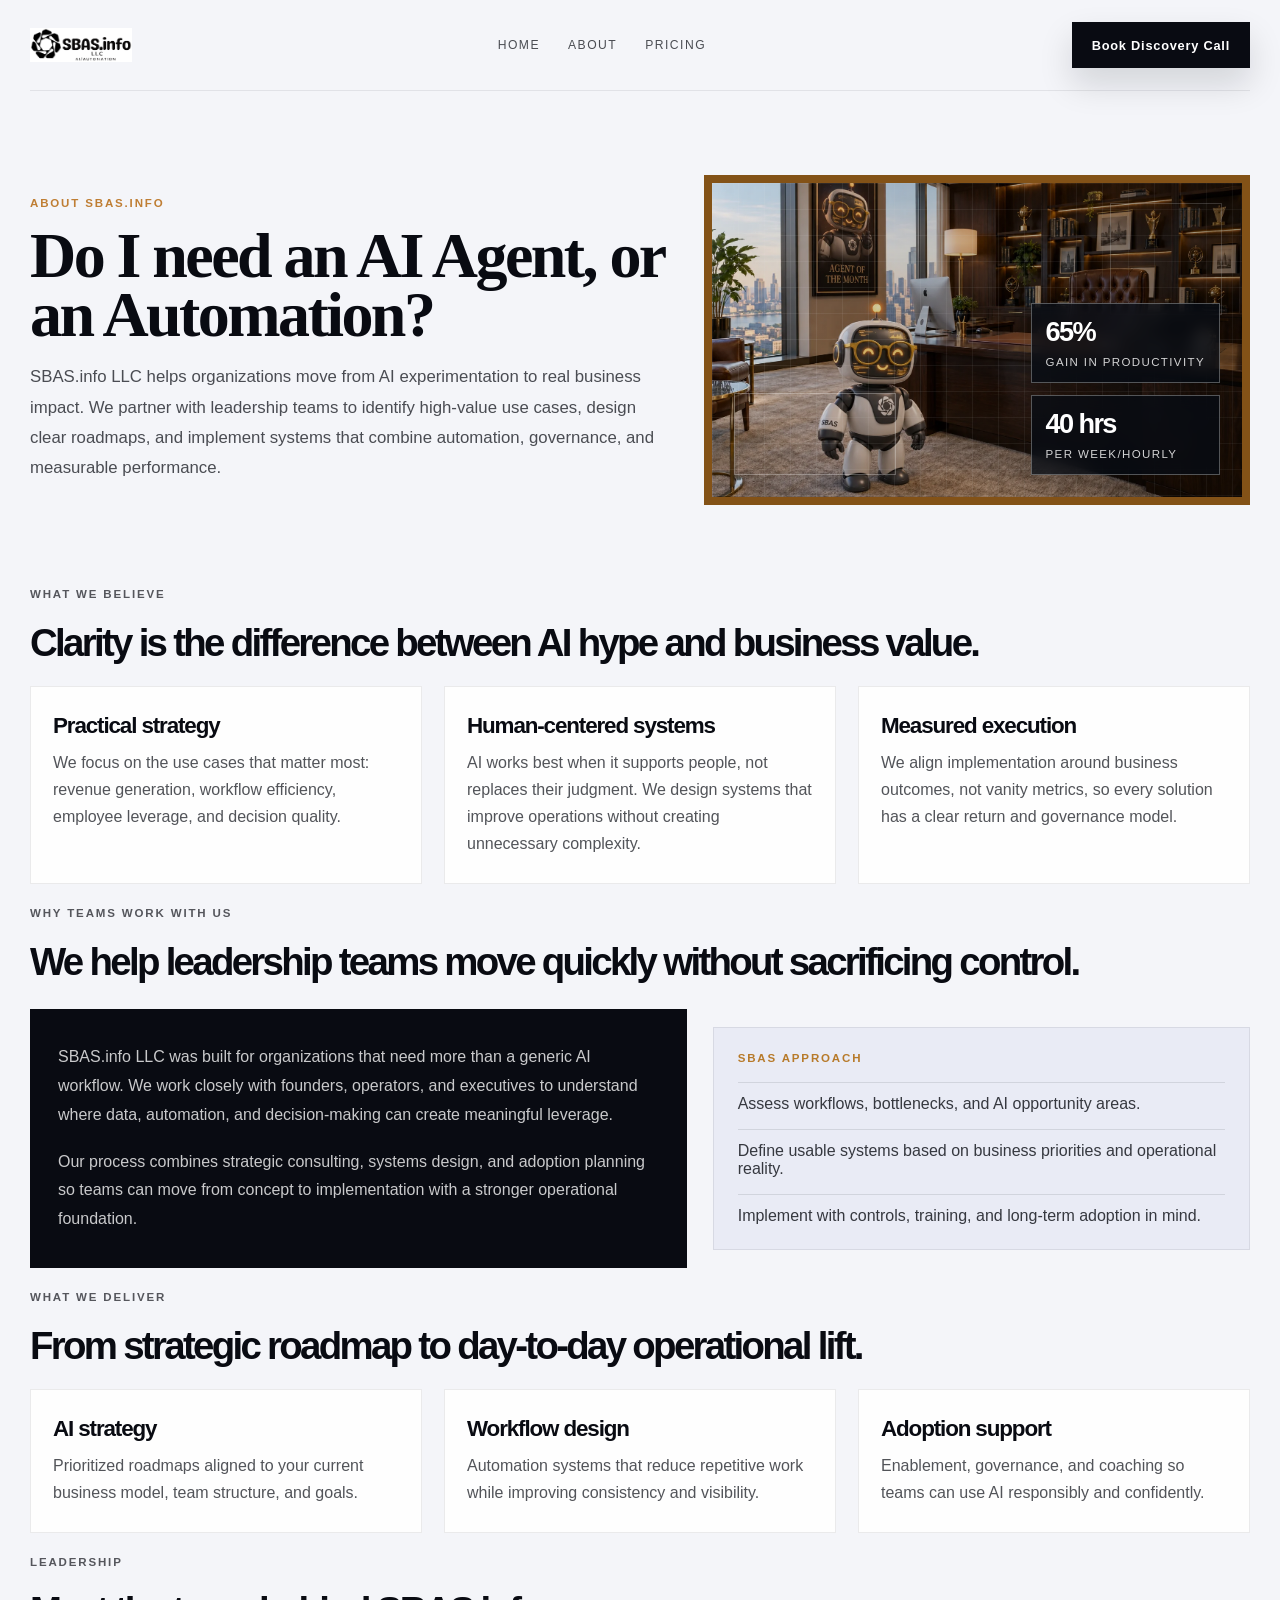
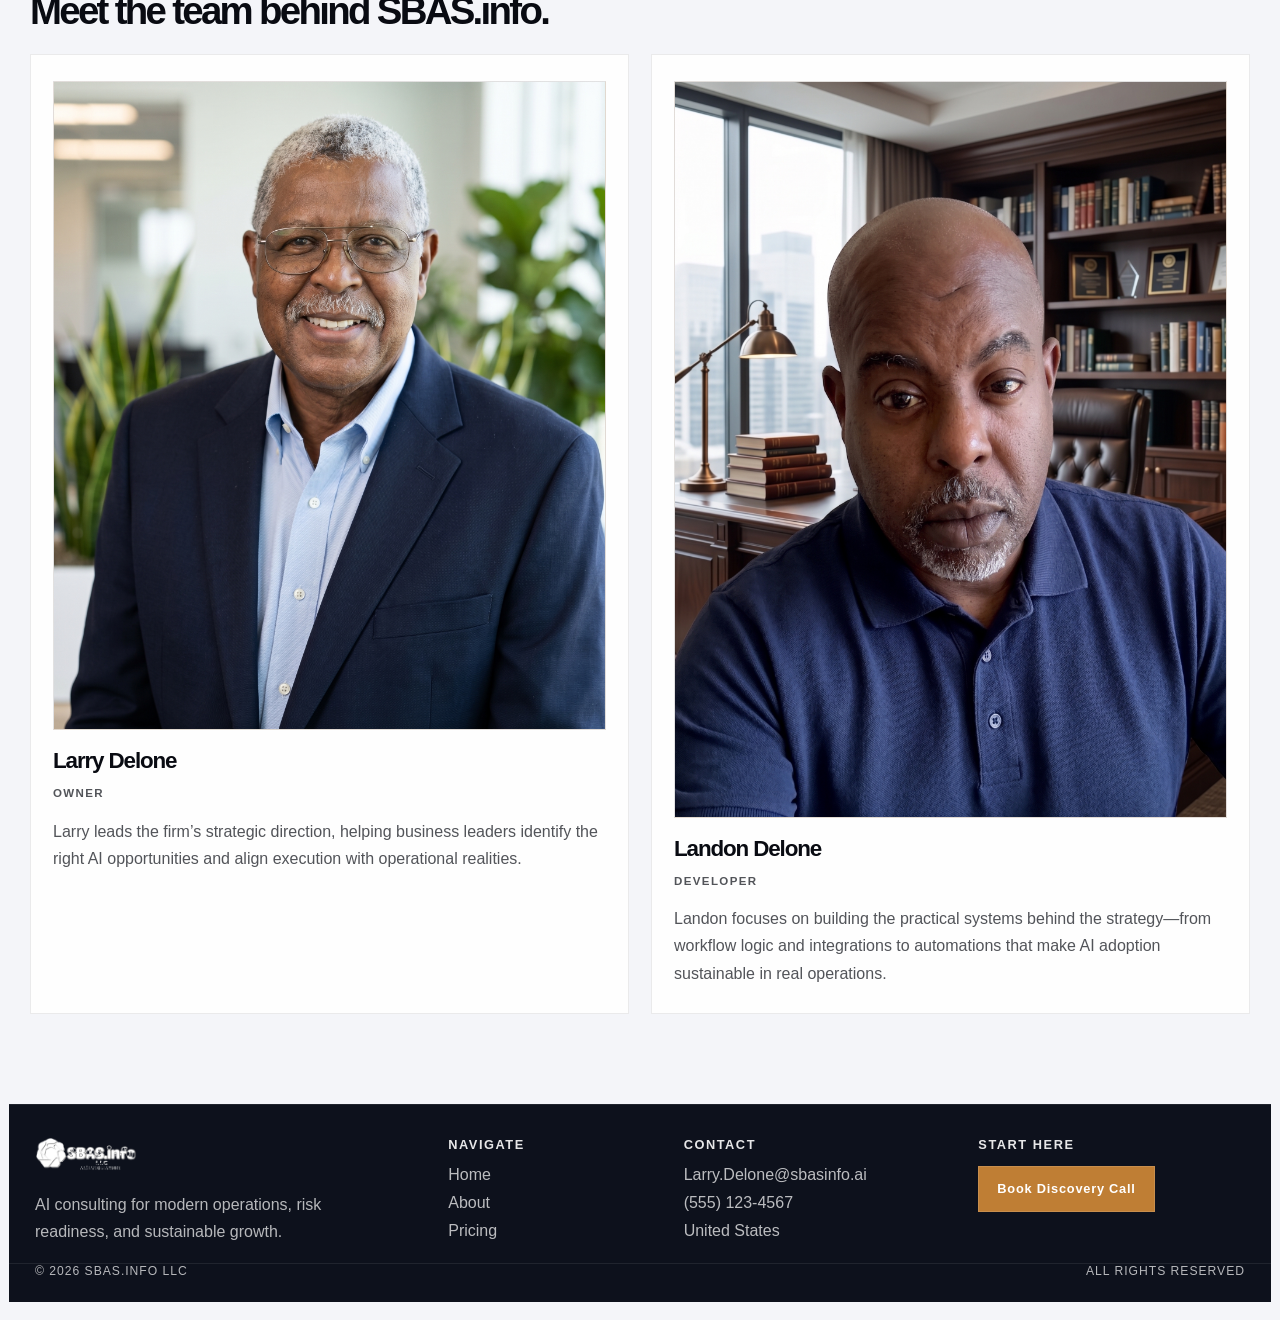
==== commit f0b0f789: "Live Site 1st pass" ====
--- a/about.html
+++ b/about.html
@@ -50,6 +50,11 @@
         </div>
 
         <div class="hero-panel" aria-label="AI impact summary">
+          <img
+            class="hero-mascot-image page-hero-mascot"
+            src="assets/hero-about.webp"
+            alt="The SBAS mascot in an executive office"
+          />
           <div class="panel-grid"></div>
           <div class="metric-stack">
             <div class="metric-badge">
--- a/styles.css
+++ b/styles.css
@@ -402,6 +402,15 @@
   margin-top: 22px;
 }
 
+.home-hero-image {
+  position: absolute;
+  inset: 0;
+  width: 100%;
+  height: 100%;
+  object-fit: cover;
+  object-position: center 38%;
+}
+
 #chip-canvas {
   position: absolute;
   inset: 0;
@@ -590,11 +599,57 @@
   overflow: hidden;
 }
 
+.page-hero-mascot {
+  position: absolute;
+  inset: 0;
+  width: 100%;
+  height: 100%;
+  object-fit: cover;
+}
+
+.about-page .page-hero-mascot {
+  object-position: center 45%;
+}
+
+.payment-page .hero-panel {
+  background: linear-gradient(135deg, #18283a 0%, #080d15 100%);
+  border-color: #263a50;
+}
+
+.payment-page .hero-panel::before,
+.payment-page .hero-panel::after {
+  display: none;
+}
+
+.payment-page .page-hero-mascot {
+  left: auto;
+  right: -12px;
+  width: 68%;
+  object-fit: contain;
+  object-position: right center;
+}
+
+.payment-page .hero-panel::before {
+  left: 20px;
+  right: auto;
+}
+
+.payment-page .hero-panel::after {
+  left: auto;
+  right: 22px;
+}
+
+.payment-page .metric-stack {
+  left: 22px;
+  right: auto;
+}
+
 .hero-panel::before,
 .hero-panel::after {
   content: "";
   position: absolute;
   border: 1px solid rgba(255, 255, 255, 0.28);
+  z-index: 1;
 }
 
 .hero-panel::before {
@@ -613,16 +668,27 @@
 .panel-grid {
   position: absolute;
   inset: 0;
-  background-image: linear-gradient(rgba(255,255,255,0.08) 1px, transparent 1px), linear-gradient(90deg, rgba(255,255,255,0.08) 1px, transparent 1px);
-  background-size: 26px 26px;
+  z-index: 1;
+  background-image: linear-gradient(90deg, rgba(0,0,0,0.08), rgba(0,0,0,0.4)),
+    linear-gradient(rgba(255,255,255,0.08) 1px, transparent 1px),
+    linear-gradient(90deg, rgba(255,255,255,0.08) 1px, transparent 1px);
+  background-size: 100% 100%, 26px 26px, 26px 26px;
+  background-repeat: no-repeat, repeat, repeat;
 }
 
 .metric-stack {
   position: absolute;
+  z-index: 2;
   right: 22px;
   bottom: 22px;
   display: grid;
   gap: 12px;
+}
+
+.page-hero .metric-badge {
+  background: rgba(5, 12, 22, 0.7);
+  border-color: rgba(255, 255, 255, 0.3);
+  backdrop-filter: blur(8px);
 }
 
 .metric-badge {
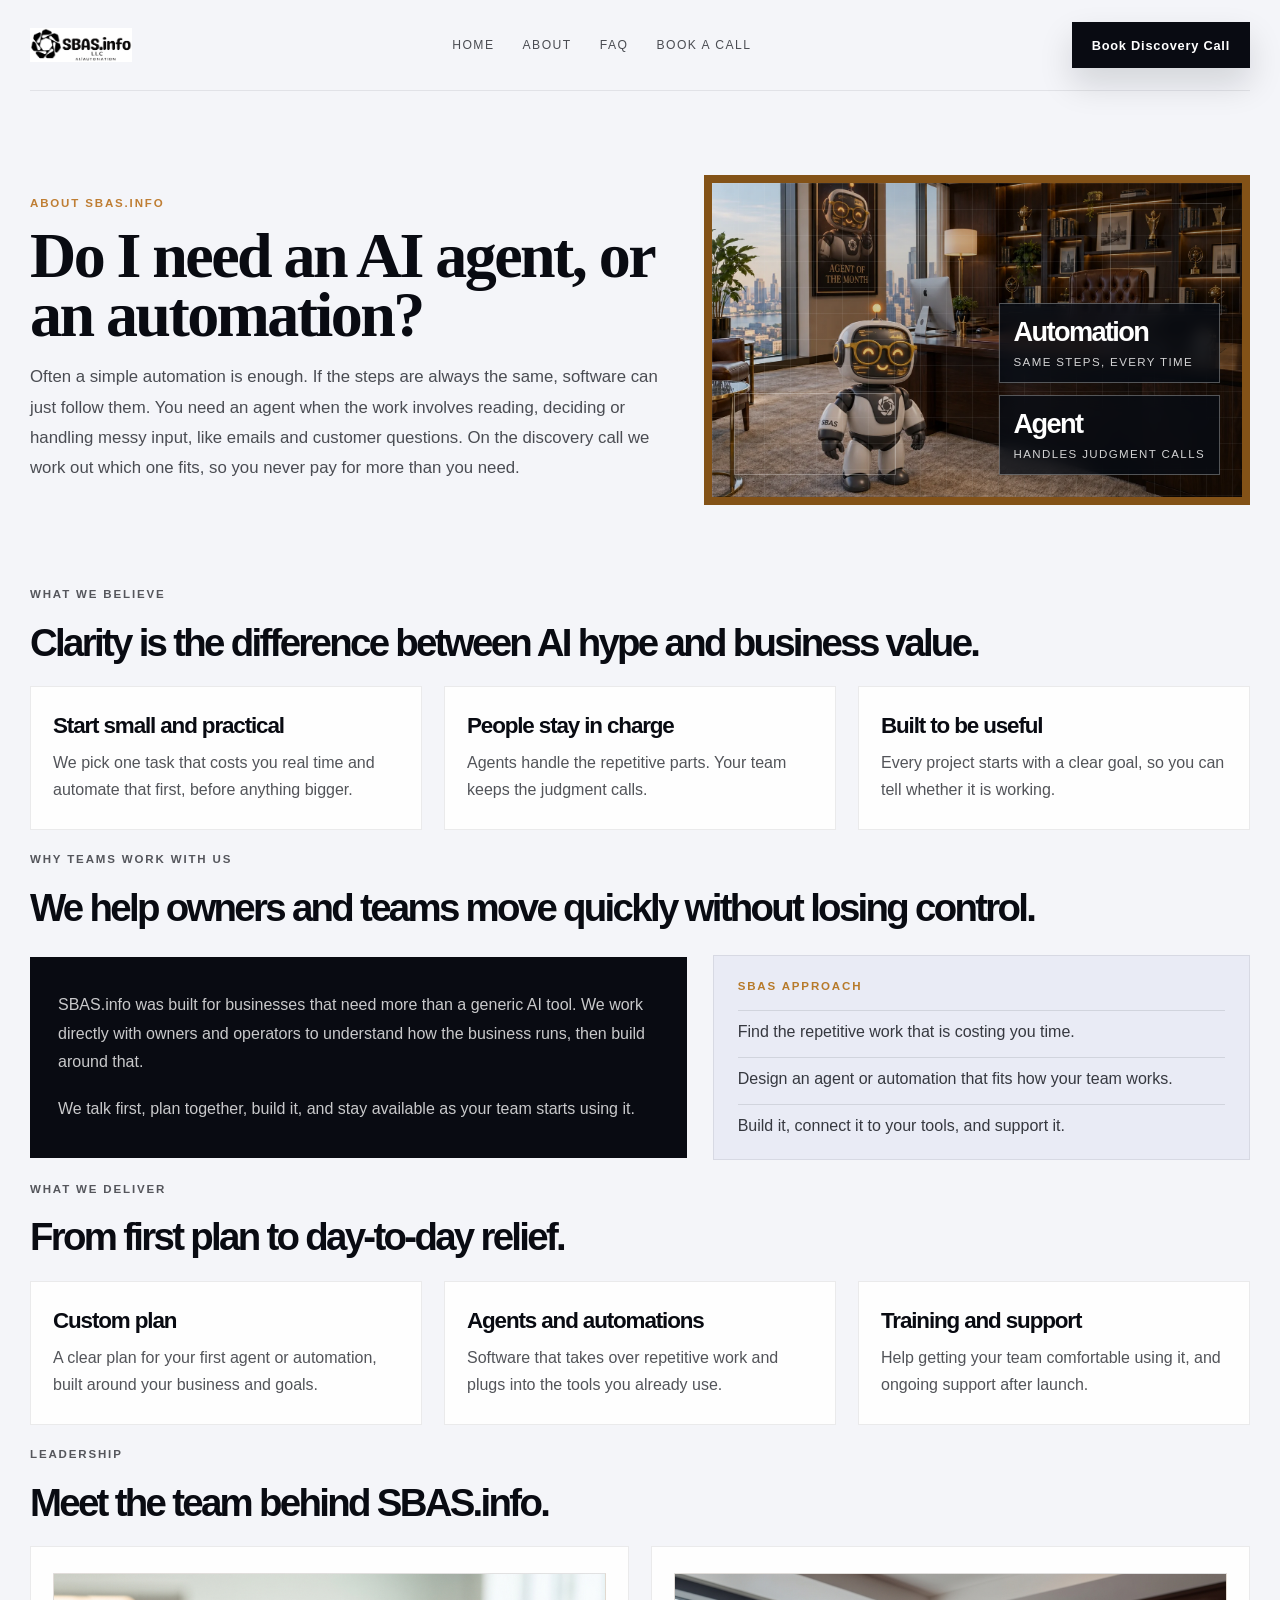
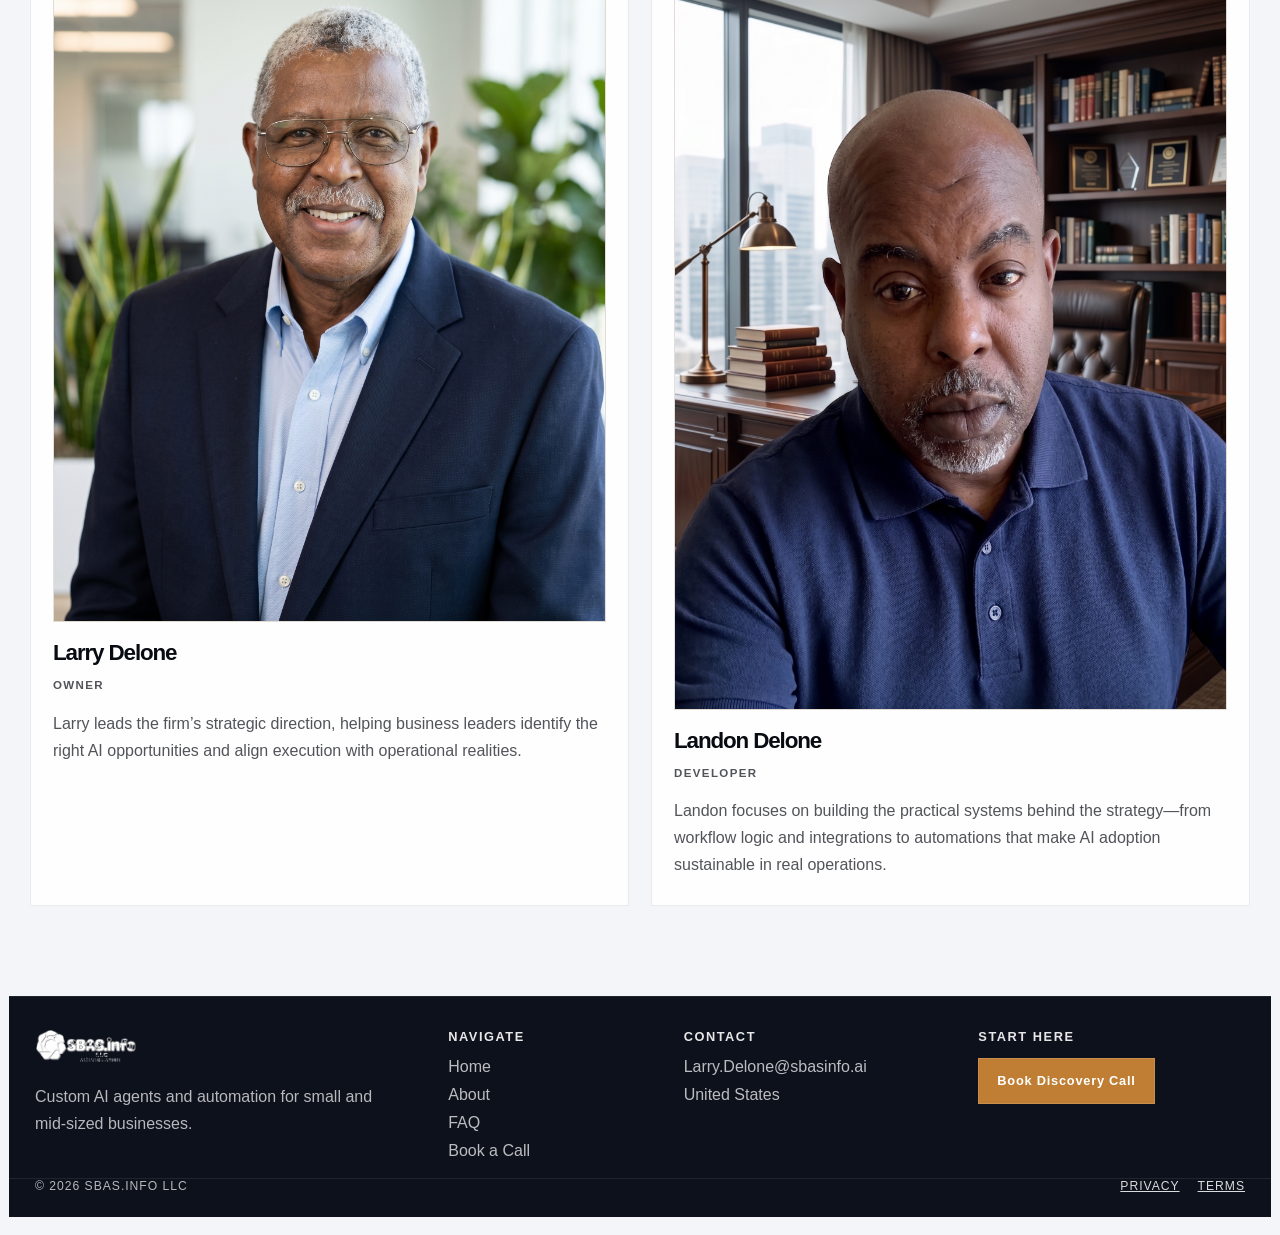
==== commit 9545f7ea: "Live site push 2" ====
--- a/about.html
+++ b/about.html
@@ -4,10 +4,10 @@
     <meta charset="UTF-8" />
     <meta name="viewport" content="width=device-width, initial-scale=1.0" />
     <meta name="robots" content="noindex, nofollow" />
-    <title>About | SBAS.info LLC</title>
+    <title>About | SBAS.info</title>
     <meta
       name="description"
-      content="Learn how SBAS.info LLC helps organizations turn AI strategy into execution through clear systems, data, and enablement."
+      content="Learn how SBAS.info builds custom AI agents and automations for small and mid-sized businesses, starting with a discovery call."
     />
     <link rel="preconnect" href="https://fonts.googleapis.com" />
     <link rel="preconnect" href="https://fonts.gstatic.com" crossorigin />
@@ -31,7 +31,8 @@
       <nav class="enterprise-nav" aria-label="Main navigation">
         <a href="home.html">Home</a>
         <a href="about.html">About</a>
-        <a href="payment.html">Pricing</a>
+        <a href="faq.html">FAQ</a>
+        <a href="payment.html">Book a Call</a>
       </nav>
 
       <a href="payment.html" class="enterprise-cta">Book Discovery Call</a>
@@ -41,11 +42,12 @@
       <section class="page-hero">
         <div>
           <p class="kicker">About SBAS.info</p>
-          <h1 class="hero-title">Do I need an AI Agent, or an Automation?</h1>
+          <h1 class="hero-title">Do I need an AI agent, or an automation?</h1>
           <p class="hero-copy">
-            SBAS.info LLC helps organizations move from AI experimentation to real business impact.
-            We partner with leadership teams to identify high-value use cases, design clear roadmaps,
-            and implement systems that combine automation, governance, and measurable performance.
+            Often a simple automation is enough. If the steps are always the same, software can just
+            follow them. You need an agent when the work involves reading, deciding or handling messy
+            input, like emails and customer questions. On the discovery call we work out which one
+            fits, so you never pay for more than you need.
           </p>
         </div>
 
@@ -58,12 +60,12 @@
           <div class="panel-grid"></div>
           <div class="metric-stack">
             <div class="metric-badge">
-              <strong>65%</strong>
-              <span>Gain in productivity</span>
+              <strong>Automation</strong>
+              <span>Same steps, every time</span>
             </div>
             <div class="metric-badge">
-              <strong>40 hrs</strong>
-              <span>per week/hourly</span>
+              <strong>Agent</strong>
+              <span>Handles judgment calls</span>
             </div>
           </div>
         </div>
@@ -77,26 +79,24 @@
 
         <div class="values-grid">
           <article class="value-card">
-            <strong>Practical strategy</strong>
-            <p>
-              We focus on the use cases that matter most: revenue generation, workflow efficiency,
-              employee leverage, and decision quality.
+            <strong>Start small and practical</strong>
+            <p>
+              We pick one task that costs you real time and automate that first, before anything
+              bigger.
             </p>
           </article>
 
           <article class="value-card">
-            <strong>Human-centered systems</strong>
-            <p>
-              AI works best when it supports people, not replaces their judgment. We design systems
-              that improve operations without creating unnecessary complexity.
+            <strong>People stay in charge</strong>
+            <p>
+              Agents handle the repetitive parts. Your team keeps the judgment calls.
             </p>
           </article>
 
           <article class="value-card">
-            <strong>Measured execution</strong>
-            <p>
-              We align implementation around business outcomes, not vanity metrics, so every solution
-              has a clear return and governance model.
+            <strong>Built to be useful</strong>
+            <p>
+              Every project starts with a clear goal, so you can tell whether it is working.
             </p>
           </article>
         </div>
@@ -105,28 +105,27 @@
       <section class="section-block">
         <div class="section-heading">
           <p class="kicker">Why teams work with us</p>
-          <h2>We help leadership teams move quickly without sacrificing control.</h2>
+          <h2>We help owners and teams move quickly without losing control.</h2>
         </div>
 
         <div class="story-grid">
           <div class="story-card">
             <p>
-              SBAS.info LLC was built for organizations that need more than a generic AI workflow.
-              We work closely with founders, operators, and executives to understand where data,
-              automation, and decision-making can create meaningful leverage.
+              SBAS.info was built for businesses that need more than a generic AI tool. We work
+              directly with owners and operators to understand how the business runs, then build
+              around that.
             </p>
             <p style="margin-top: 18px;">
-              Our process combines strategic consulting, systems design, and adoption planning so teams
-              can move from concept to implementation with a stronger operational foundation.
+              We talk first, plan together, build it, and stay available as your team starts using it.
             </p>
           </div>
 
           <aside class="story-aside">
             <p class="kicker" style="margin-bottom: 0; color: #b77a2a;">SBAS approach</p>
             <ul>
-              <li>Assess workflows, bottlenecks, and AI opportunity areas.</li>
-              <li>Define usable systems based on business priorities and operational reality.</li>
-              <li>Implement with controls, training, and long-term adoption in mind.</li>
+              <li>Find the repetitive work that is costing you time.</li>
+              <li>Design an agent or automation that fits how your team works.</li>
+              <li>Build it, connect it to your tools, and support it.</li>
             </ul>
           </aside>
         </div>
@@ -135,21 +134,21 @@
       <section class="section-block">
         <div class="section-heading">
           <p class="kicker">What we deliver</p>
-          <h2>From strategic roadmap to day-to-day operational lift.</h2>
+          <h2>From first plan to day-to-day relief.</h2>
         </div>
 
         <div class="outcomes-grid">
           <article class="outcome-card">
-            <strong>AI strategy</strong>
-            <p>Prioritized roadmaps aligned to your current business model, team structure, and goals.</p>
+            <strong>Custom plan</strong>
+            <p>A clear plan for your first agent or automation, built around your business and goals.</p>
           </article>
           <article class="outcome-card">
-            <strong>Workflow design</strong>
-            <p>Automation systems that reduce repetitive work while improving consistency and visibility.</p>
+            <strong>Agents and automations</strong>
+            <p>Software that takes over repetitive work and plugs into the tools you already use.</p>
           </article>
           <article class="outcome-card">
-            <strong>Adoption support</strong>
-            <p>Enablement, governance, and coaching so teams can use AI responsibly and confidently.</p>
+            <strong>Training and support</strong>
+            <p>Help getting your team comfortable using it, and ongoing support after launch.</p>
           </article>
         </div>
       </section>
@@ -190,7 +189,7 @@
           <div class="footer-brand">
             <img class="brand-logo" src="assets/logo-full-white.png?v=2" alt="SBAS.info" />
           </div>
-          <p>AI consulting for modern operations, risk readiness, and sustainable growth.</p>
+          <p>Custom AI agents and automation for small and mid-sized businesses.</p>
         </div>
 
         <div class="footer-links-block">
@@ -198,7 +197,8 @@
           <ul>
             <li><a href="home.html">Home</a></li>
             <li><a href="about.html">About</a></li>
-            <li><a href="payment.html">Pricing</a></li>
+            <li><a href="faq.html">FAQ</a></li>
+            <li><a href="payment.html">Book a Call</a></li>
           </ul>
         </div>
 
@@ -206,7 +206,6 @@
           <h3>Contact</h3>
           <ul>
             <li><a href="mailto:Larry.Delone@sbasinfo.ai">Larry.Delone@sbasinfo.ai</a></li>
-            <li><a href="tel:+15551234567">(555) 123-4567</a></li>
             <li><span>United States</span></li>
           </ul>
         </div>
@@ -219,7 +218,7 @@
 
       <div class="footer-bottom">
         <span>© 2026 SBAS.info LLC</span>
-        <span>All rights reserved</span>
+        <span class="footer-legal"><a href="privacy.html">Privacy</a> <a href="terms.html">Terms</a></span>
       </div>
     </footer>
   </body>
--- a/styles.css
+++ b/styles.css
@@ -208,6 +208,44 @@
   line-height: 1.8;
 }
 
+.how-it-works {
+  width: min(1480px, 100%);
+  margin: 0 auto 28px;
+  padding: 24px 18px 0;
+}
+
+.how-heading h2 {
+  margin: 6px 0 18px;
+  font-family: "Playfair Display", serif;
+  font-size: clamp(1.8rem, 2.4vw, 2.8rem);
+  line-height: 1.05;
+  letter-spacing: -0.04em;
+}
+
+.how-heading h2,
+.how-heading .eyebrow {
+  color: var(--white);
+}
+
+.how-cta .primary-btn {
+  background: var(--white);
+  color: var(--black);
+  border-color: var(--white);
+}
+
+.how-it-works .how-steps {
+  margin: 0;
+  padding: 0;
+}
+
+.how-it-works .capability-card h2 {
+  font-size: clamp(1.4rem, 1.6vw, 1.9rem);
+}
+
+.how-cta {
+  margin-top: 22px;
+}
+
 .content-header {
   display: flex;
   align-items: center;
@@ -408,7 +446,7 @@
   width: 100%;
   height: 100%;
   object-fit: cover;
-  object-position: center 38%;
+  object-position: 75% 38%;
 }
 
 #chip-canvas {
@@ -1205,6 +1243,10 @@
     margin-top: 12px;
   }
 
+  .home-hero-image {
+    object-position: 60% 38%;
+  }
+
   .feature-tag {
     gap: 10px;
     padding: 14px 12px;
@@ -1249,3 +1291,102 @@
     padding-right: 18px;
   }
 }
+
+.legal-page {
+  padding: 56px 0 90px;
+}
+
+.legal-title {
+  font-size: clamp(2.2rem, 4vw, 3.6rem);
+  line-height: 1.02;
+  letter-spacing: -0.06em;
+  margin-bottom: 10px;
+}
+
+.legal-body {
+  max-width: 760px;
+}
+
+.legal-body h2 {
+  margin: 30px 0 8px;
+  font-size: 1.3rem;
+  letter-spacing: -0.02em;
+}
+
+.legal-body p,
+.legal-body li {
+  color: rgba(9, 11, 18, 0.78);
+  line-height: 1.8;
+}
+
+.legal-body ul {
+  margin: 8px 0 8px 20px;
+  list-style: disc;
+}
+
+.legal-body li {
+  margin-bottom: 10px;
+}
+
+.legal-body a {
+  text-decoration: underline;
+}
+
+.footer-legal {
+  display: inline-flex;
+  gap: 18px;
+}
+
+.footer-legal a {
+  color: rgba(255, 255, 255, 0.85);
+  text-decoration: underline;
+}
+
+.faq-list {
+  max-width: 760px;
+}
+
+.faq-item {
+  border-bottom: 1px solid rgba(9, 11, 18, 0.12);
+}
+
+.faq-item summary {
+  display: flex;
+  align-items: center;
+  justify-content: space-between;
+  gap: 16px;
+  padding: 18px 0;
+  font-weight: 700;
+  font-size: 1.05rem;
+  cursor: pointer;
+  list-style: none;
+}
+
+.faq-item summary::-webkit-details-marker {
+  display: none;
+}
+
+.faq-item summary::after {
+  content: "+";
+  flex-shrink: 0;
+  font-size: 1.4rem;
+  line-height: 1;
+}
+
+.faq-item[open] summary::after {
+  content: "\2212";
+}
+
+.faq-item p {
+  padding: 0 0 20px;
+  color: rgba(9, 11, 18, 0.78);
+  line-height: 1.8;
+}
+
+.faq-item a {
+  text-decoration: underline;
+}
+
+.faq-cta {
+  margin-top: 32px;
+}
